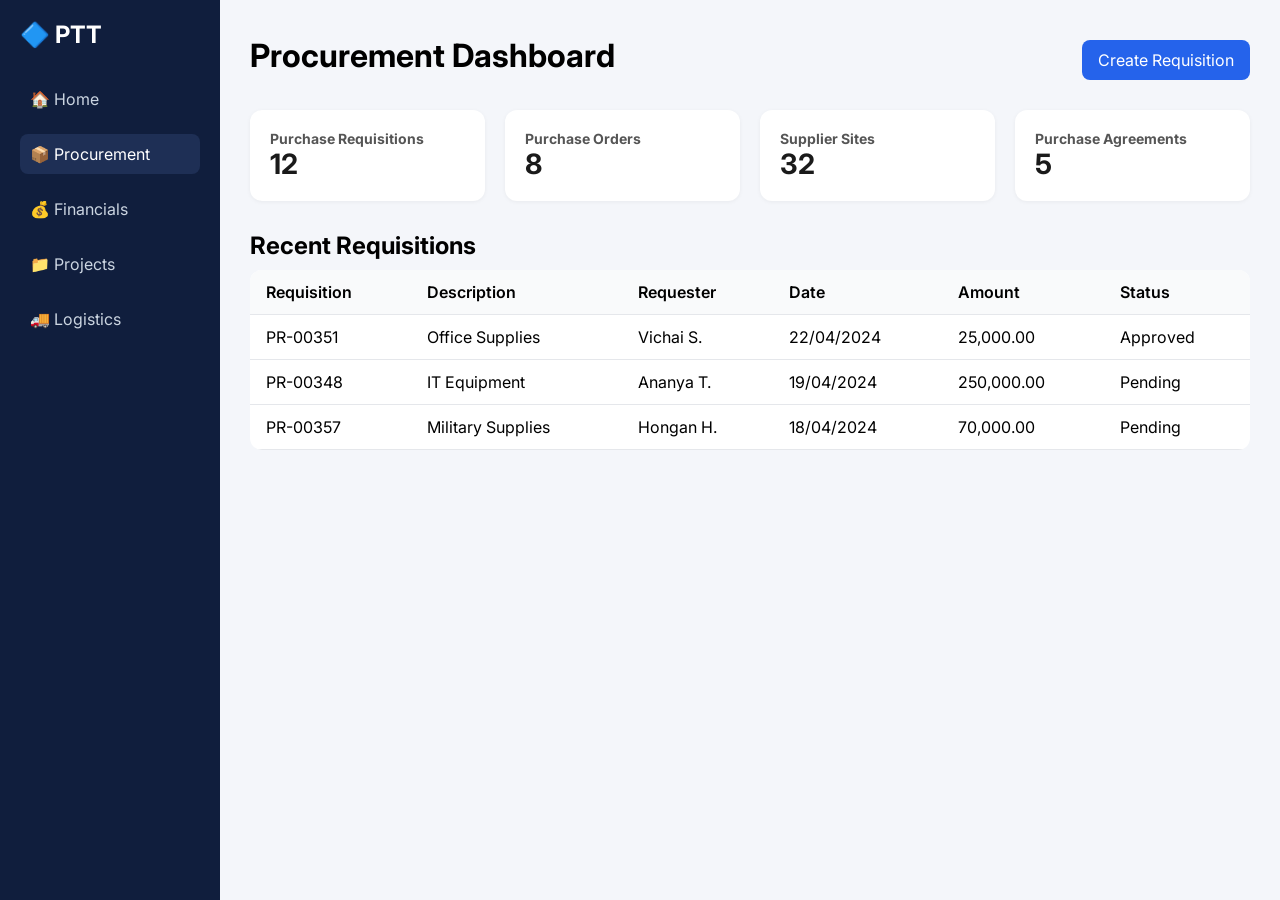
==== index.html @ 844c84bc "first commit" ====
<!DOCTYPE html>
<html lang="th">
<head>
  <meta charset="UTF-8" />
  <meta name="viewport" content="width=device-width, initial-scale=1.0"/>
  <title>PTT Procurement Dashboard</title>
  <link href="https://fonts.googleapis.com/css2?family=Inter:wght@400;600&display=swap" rel="stylesheet">
  <style>
    * {
      margin: 0; padding: 0; box-sizing: border-box; font-family: 'Inter', sans-serif;
    }
    body {
      display: flex; background: #f4f6fa; height: 100vh;
    }
    .sidebar {
      width: 220px; background: #101e3d; color: white; padding: 20px;
    }
    .sidebar h2 {
      margin-bottom: 30px;
    }
    .sidebar nav a {
      display: block; color: #cbd5e1; text-decoration: none;
      margin-bottom: 15px; padding: 10px; border-radius: 8px;
    }
    .sidebar nav a.active, .sidebar nav a:hover {
      background: #1e2f55; color: #fff;
    }
    .main {
      flex: 1; padding: 30px;
    }
    .header {
      display: flex; justify-content: space-between; align-items: center;
      margin-bottom: 30px;
    }
    .card-container {
      display: flex; gap: 20px; flex-wrap: wrap;
    }
    .card {
      flex: 1 1 200px;
      background: white; padding: 20px; border-radius: 12px;
      box-shadow: 0 1px 4px rgba(0,0,0,0.05);
    }
    .card h3 {
      font-size: 14px; color: #555;
    }
    .card .value {
      font-size: 28px; font-weight: bold; color: #1a1a1a;
    }
    .table-section {
      margin-top: 30px;
    }
    table {
      width: 100%; border-collapse: collapse; margin-top: 10px;
      background: white; border-radius: 12px; overflow: hidden;
    }
    th, td {
      padding: 12px 16px; border-bottom: 1px solid #e5e7eb;
      text-align: left;
    }
    th {
      background: #f9fafb;
      font-weight: 600;
    }
    .btn {
      display: inline-block;
      background: #2563eb; color: white;
      padding: 10px 16px; border-radius: 8px;
      text-decoration: none;
      margin-top: 10px;
    }
  </style>
</head>
<body>
  <div class="sidebar">
    <h2>🔷 PTT</h2>
    <nav>
      <a href="#">🏠 Home</a>
      <a class="active" href="#">📦 Procurement</a>
      <a href="#">💰 Financials</a>
      <a href="#">📁 Projects</a>
      <a href="#">🚚 Logistics</a>
    </nav>
  </div>

  <div class="main">
    <div class="header">
      <h1>Procurement Dashboard</h1>
      <a href="#" class="btn">Create Requisition</a>
    </div>

    <div class="card-container">
      <div class="card">
        <h3>Purchase Requisitions</h3>
        <div class="value">12</div>
      </div>
      <div class="card">
        <h3>Purchase Orders</h3>
        <div class="value">8</div>
      </div>
      <div class="card">
        <h3>Supplier Sites</h3>
        <div class="value">32</div>
      </div>
      <div class="card">
        <h3>Purchase Agreements</h3>
        <div class="value">5</div>
      </div>
    </div>

    <div class="table-section">
      <h2>Recent Requisitions</h2>
      <table>
        <thead>
          <tr>
            <th>Requisition</th>
            <th>Description</th>
            <th>Requester</th>
            <th>Date</th>
            <th>Amount</th>
            <th>Status</th>
          </tr>
        </thead>
        <tbody>
          <tr>
            <td>PR-00351</td>
            <td>Office Supplies</td>
            <td>Vichai S.</td>
            <td>22/04/2024</td>
            <td>25,000.00</td>
            <td>Approved</td>
          </tr>
          <tr>
            <td>PR-00348</td>
            <td>IT Equipment</td>
            <td>Ananya T.</td>
            <td>19/04/2024</td>
            <td>250,000.00</td>
            <td>Pending</td>
          </tr>
          <tr>
            <td>PR-00357</td>
            <td>Military Supplies</td>
            <td>Hongan H.</td>
            <td>18/04/2024</td>
            <td>70,000.00</td>
            <td>Pending</td>
          </tr>
        </tbody>
      </table>
    </div>
  </div>
  
</body>
</html>
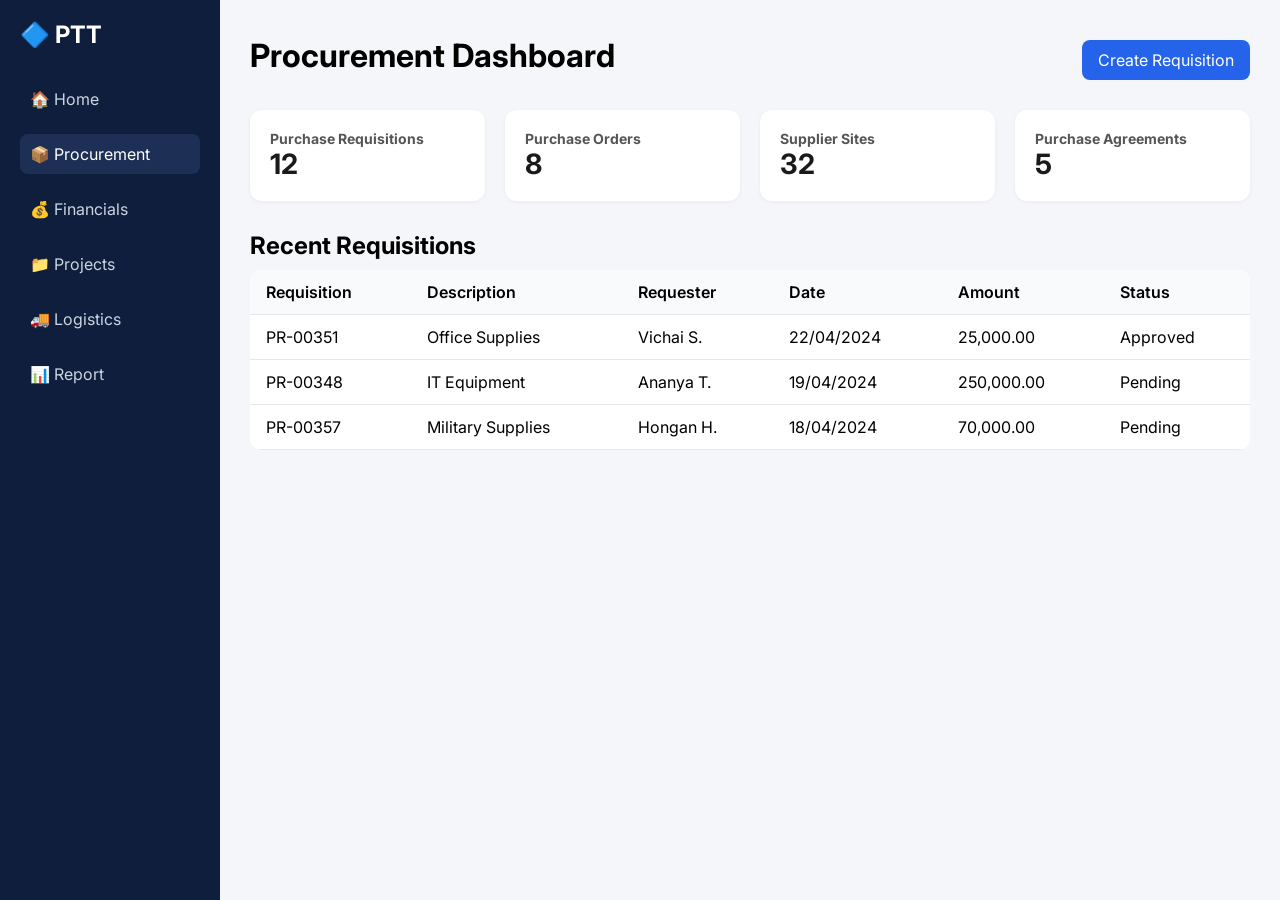
==== commit 6191e2f2: "reformat index.html for better readability" ====
--- a/index.html
+++ b/index.html
@@ -1,154 +1,191 @@
 <!DOCTYPE html>
 <html lang="th">
-<head>
-  <meta charset="UTF-8" />
-  <meta name="viewport" content="width=device-width, initial-scale=1.0"/>
-  <title>PTT Procurement Dashboard</title>
-  <link href="https://fonts.googleapis.com/css2?family=Inter:wght@400;600&display=swap" rel="stylesheet">
-  <style>
-    * {
-      margin: 0; padding: 0; box-sizing: border-box; font-family: 'Inter', sans-serif;
-    }
-    body {
-      display: flex; background: #f4f6fa; height: 100vh;
-    }
-    .sidebar {
-      width: 220px; background: #101e3d; color: white; padding: 20px;
-    }
-    .sidebar h2 {
-      margin-bottom: 30px;
-    }
-    .sidebar nav a {
-      display: block; color: #cbd5e1; text-decoration: none;
-      margin-bottom: 15px; padding: 10px; border-radius: 8px;
-    }
-    .sidebar nav a.active, .sidebar nav a:hover {
-      background: #1e2f55; color: #fff;
-    }
-    .main {
-      flex: 1; padding: 30px;
-    }
-    .header {
-      display: flex; justify-content: space-between; align-items: center;
-      margin-bottom: 30px;
-    }
-    .card-container {
-      display: flex; gap: 20px; flex-wrap: wrap;
-    }
-    .card {
-      flex: 1 1 200px;
-      background: white; padding: 20px; border-radius: 12px;
-      box-shadow: 0 1px 4px rgba(0,0,0,0.05);
-    }
-    .card h3 {
-      font-size: 14px; color: #555;
-    }
-    .card .value {
-      font-size: 28px; font-weight: bold; color: #1a1a1a;
-    }
-    .table-section {
-      margin-top: 30px;
-    }
-    table {
-      width: 100%; border-collapse: collapse; margin-top: 10px;
-      background: white; border-radius: 12px; overflow: hidden;
-    }
-    th, td {
-      padding: 12px 16px; border-bottom: 1px solid #e5e7eb;
-      text-align: left;
-    }
-    th {
-      background: #f9fafb;
-      font-weight: 600;
-    }
-    .btn {
-      display: inline-block;
-      background: #2563eb; color: white;
-      padding: 10px 16px; border-radius: 8px;
-      text-decoration: none;
-      margin-top: 10px;
-    }
-  </style>
-</head>
-<body>
-  <div class="sidebar">
-    <h2>🔷 PTT</h2>
-    <nav>
-      <a href="#">🏠 Home</a>
-      <a class="active" href="#">📦 Procurement</a>
-      <a href="#">💰 Financials</a>
-      <a href="#">📁 Projects</a>
-      <a href="#">🚚 Logistics</a>
-    </nav>
-  </div>
+    <head>
+        <meta charset="UTF-8" />
+        <meta name="viewport" content="width=device-width, initial-scale=1.0" />
+        <title>PTT ERP - Procurement Module</title>
+        <link
+            href="https://fonts.googleapis.com/css2?family=Inter:wght@400;600&display=swap"
+            rel="stylesheet"
+        />
+        <style>
+            * {
+                margin: 0;
+                padding: 0;
+                box-sizing: border-box;
+                font-family: "Inter", sans-serif;
+            }
+            body {
+                display: flex;
+                background: #f4f6fa;
+                height: 100vh;
+            }
+            .sidebar {
+                width: 220px;
+                background: #101e3d;
+                color: white;
+                padding: 20px;
+            }
+            .sidebar h2 {
+                margin-bottom: 30px;
+            }
+            .sidebar nav a {
+                display: block;
+                color: #cbd5e1;
+                text-decoration: none;
+                margin-bottom: 15px;
+                padding: 10px;
+                border-radius: 8px;
+            }
+            .sidebar nav a.active,
+            .sidebar nav a:hover {
+                background: #1e2f55;
+                color: #fff;
+            }
+            .main {
+                flex: 1;
+                padding: 30px;
+            }
+            .header {
+                display: flex;
+                justify-content: space-between;
+                align-items: center;
+                margin-bottom: 30px;
+            }
+            .card-container {
+                display: flex;
+                gap: 20px;
+                flex-wrap: wrap;
+            }
+            .card {
+                flex: 1 1 200px;
+                background: white;
+                padding: 20px;
+                border-radius: 12px;
+                box-shadow: 0 1px 4px rgba(0, 0, 0, 0.05);
+            }
+            .card h3 {
+                font-size: 14px;
+                color: #555;
+            }
+            .card .value {
+                font-size: 28px;
+                font-weight: bold;
+                color: #1a1a1a;
+            }
+            .table-section {
+                margin-top: 30px;
+            }
+            table {
+                width: 100%;
+                border-collapse: collapse;
+                margin-top: 10px;
+                background: white;
+                border-radius: 12px;
+                overflow: hidden;
+            }
+            th,
+            td {
+                padding: 12px 16px;
+                border-bottom: 1px solid #e5e7eb;
+                text-align: left;
+            }
+            th {
+                background: #f9fafb;
+                font-weight: 600;
+            }
+            .btn {
+                display: inline-block;
+                background: #2563eb;
+                color: white;
+                padding: 10px 16px;
+                border-radius: 8px;
+                text-decoration: none;
+                margin-top: 10px;
+            }
+        </style>
+    </head>
+    <body>
+        <div class="sidebar">
+            <h2>🔷 PTT</h2>
+            <nav>
+                <a href="#" id="home-page">🏠 Home</a>
+                <a href="./index.html" id="procurement-page">📦 Procurement</a>
+                <a href="#" id="financial-page">💰 Financials</a>
+                <a href="#" id="project-page">📁 Projects</a>
+                <a href="#" id="logistic-page">🚚 Logistics</a>
+                <a href="./report.html" id="report-page">📊 Report</a>
+            </nav>
+        </div>
 
-  <div class="main">
-    <div class="header">
-      <h1>Procurement Dashboard</h1>
-      <a href="#" class="btn">Create Requisition</a>
-    </div>
+        <div class="main">
+            <div class="header">
+                <h1>Procurement Dashboard</h1>
+                <a href="#" class="btn">Create Requisition</a>
+            </div>
 
-    <div class="card-container">
-      <div class="card">
-        <h3>Purchase Requisitions</h3>
-        <div class="value">12</div>
-      </div>
-      <div class="card">
-        <h3>Purchase Orders</h3>
-        <div class="value">8</div>
-      </div>
-      <div class="card">
-        <h3>Supplier Sites</h3>
-        <div class="value">32</div>
-      </div>
-      <div class="card">
-        <h3>Purchase Agreements</h3>
-        <div class="value">5</div>
-      </div>
-    </div>
+            <div class="card-container">
+                <div class="card">
+                    <h3>Purchase Requisitions</h3>
+                    <div class="value">12</div>
+                </div>
+                <div class="card">
+                    <h3>Purchase Orders</h3>
+                    <div class="value">8</div>
+                </div>
+                <div class="card">
+                    <h3>Supplier Sites</h3>
+                    <div class="value">32</div>
+                </div>
+                <div class="card">
+                    <h3>Purchase Agreements</h3>
+                    <div class="value">5</div>
+                </div>
+            </div>
 
-    <div class="table-section">
-      <h2>Recent Requisitions</h2>
-      <table>
-        <thead>
-          <tr>
-            <th>Requisition</th>
-            <th>Description</th>
-            <th>Requester</th>
-            <th>Date</th>
-            <th>Amount</th>
-            <th>Status</th>
-          </tr>
-        </thead>
-        <tbody>
-          <tr>
-            <td>PR-00351</td>
-            <td>Office Supplies</td>
-            <td>Vichai S.</td>
-            <td>22/04/2024</td>
-            <td>25,000.00</td>
-            <td>Approved</td>
-          </tr>
-          <tr>
-            <td>PR-00348</td>
-            <td>IT Equipment</td>
-            <td>Ananya T.</td>
-            <td>19/04/2024</td>
-            <td>250,000.00</td>
-            <td>Pending</td>
-          </tr>
-          <tr>
-            <td>PR-00357</td>
-            <td>Military Supplies</td>
-            <td>Hongan H.</td>
-            <td>18/04/2024</td>
-            <td>70,000.00</td>
-            <td>Pending</td>
-          </tr>
-        </tbody>
-      </table>
-    </div>
-  </div>
-  
-</body>
+            <div class="table-section">
+                <h2>Recent Requisitions</h2>
+                <table>
+                    <thead>
+                        <tr>
+                            <th>Requisition</th>
+                            <th>Description</th>
+                            <th>Requester</th>
+                            <th>Date</th>
+                            <th>Amount</th>
+                            <th>Status</th>
+                        </tr>
+                    </thead>
+                    <tbody>
+                        <tr>
+                            <td>PR-00351</td>
+                            <td>Office Supplies</td>
+                            <td>Vichai S.</td>
+                            <td>22/04/2024</td>
+                            <td>25,000.00</td>
+                            <td>Approved</td>
+                        </tr>
+                        <tr>
+                            <td>PR-00348</td>
+                            <td>IT Equipment</td>
+                            <td>Ananya T.</td>
+                            <td>19/04/2024</td>
+                            <td>250,000.00</td>
+                            <td>Pending</td>
+                        </tr>
+                        <tr>
+                            <td>PR-00357</td>
+                            <td>Military Supplies</td>
+                            <td>Hongan H.</td>
+                            <td>18/04/2024</td>
+                            <td>70,000.00</td>
+                            <td>Pending</td>
+                        </tr>
+                    </tbody>
+                </table>
+            </div>
+        </div>
+    </body>
+
+    <script src="./scripts/script.js"></script>
 </html>
